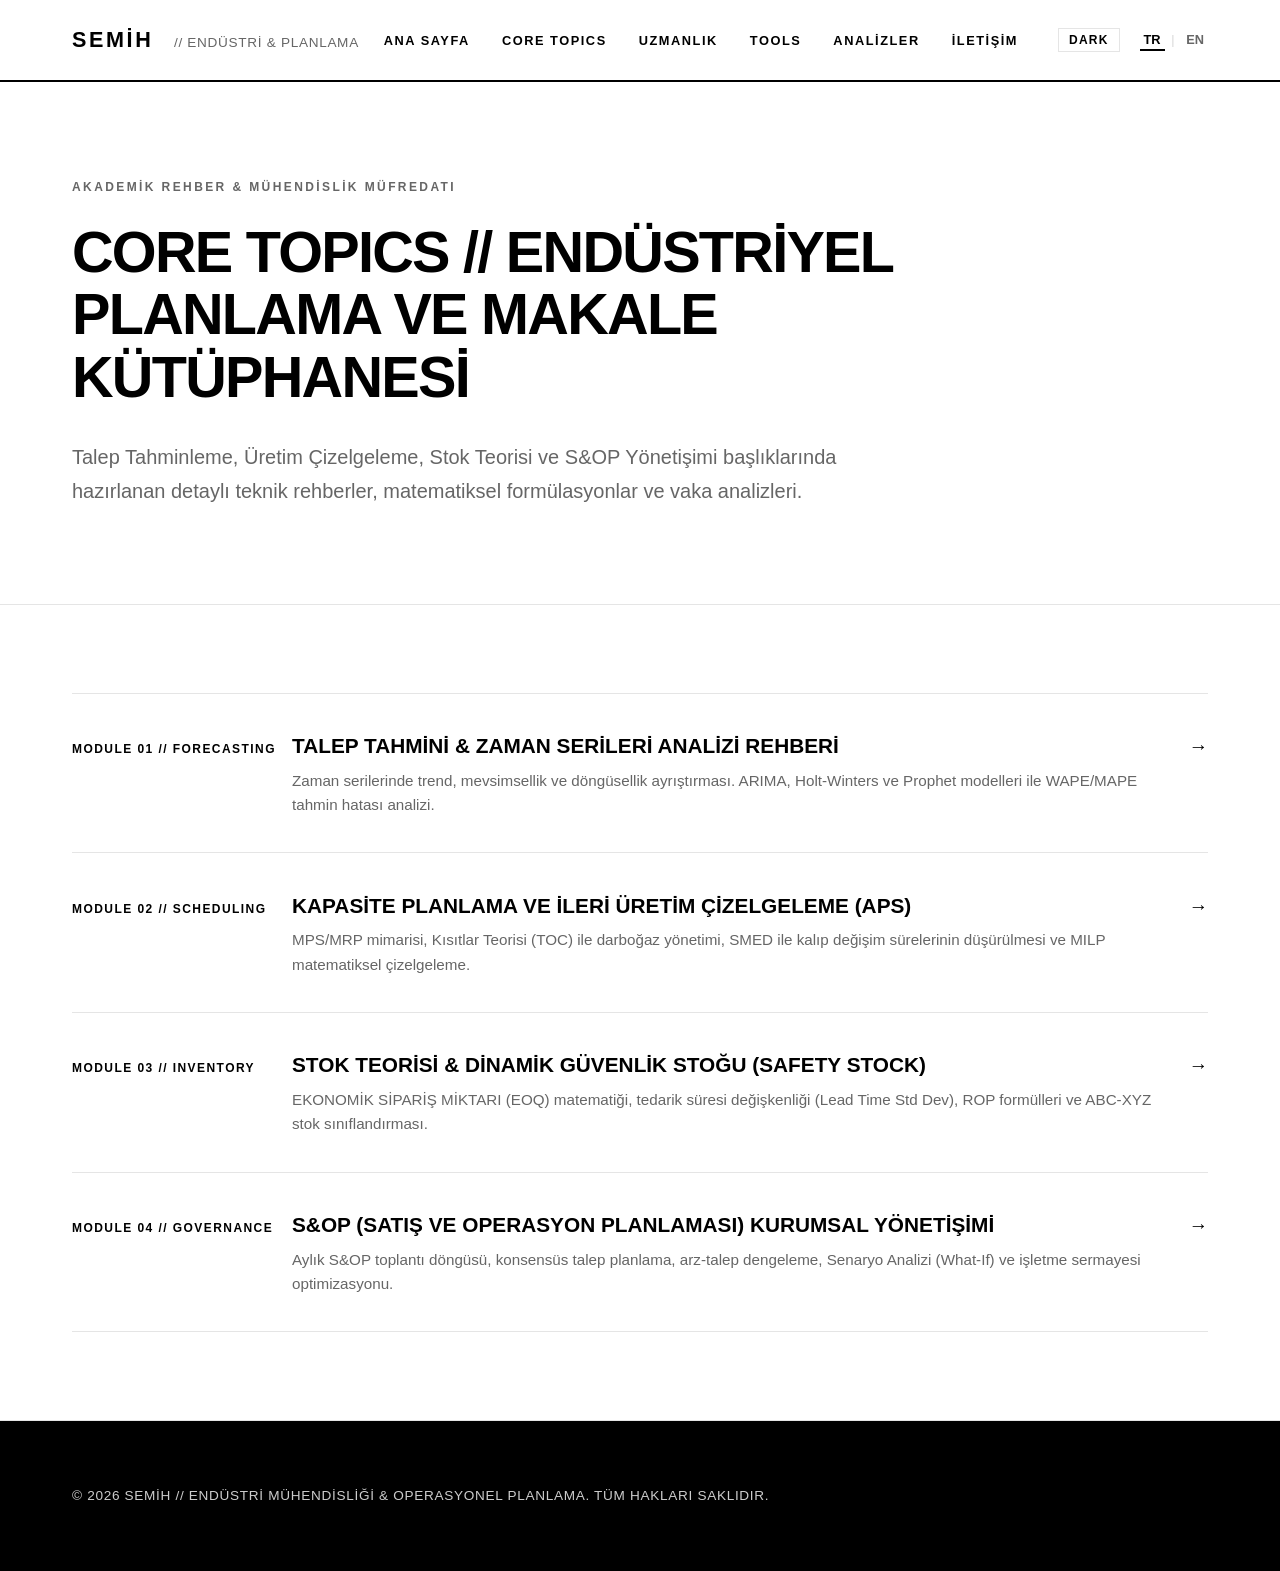
==== topics.html @ 880ae86e "Create dedicated topics.html Core Topics blog article page with full technical engineering guides" ====
<!DOCTYPE html>
<html lang="tr">
<head>
  <meta charset="UTF-8">
  <meta name="viewport" content="width=device-width, initial-scale=1.0">
  
  <title>CORE TOPICS // Semih - Endüstri Mühendisliği & Planlama Makaleleri</title>
  <meta name="description" content="Talep Tahminleme, Üretim Çizelgeleme, Stok Teorisi ve S&OP konularında teknik mühendislik makaleleri ve kapsamlı rehberler.">
  <meta name="keywords" content="core topics, endüstri mühendisliği makaleleri, talep tahminleme rehberi, üretim çizelgeleme, S&OP, stok optimizasyonu">
  <meta name="author" content="Semih">

  <link rel="icon" type="image/svg+xml" href="data:image/svg+xml,<svg xmlns='http://www.w3.org/2000/svg' viewBox='0 0 100 100'><text y='.9em' font-size='90'>▪️</text></svg>">
  <link rel="stylesheet" href="style.css">
</head>
<body>

  <!-- Site Header -->
  <header class="site-header">
    <div class="container header-container">
      <a href="index.html" class="brand-logo">
        SEMİH <span data-i18n="brand_sub">// ENDÜSTRİ & PLANLAMA</span>
      </a>

      <div class="nav-wrapper">
        <nav>
          <ul class="nav-menu">
            <li><a href="index.html" class="nav-link" data-i18n="nav_home">ANA SAYFA</a></li>
            <li><a href="topics.html" class="nav-link active" data-i18n="nav_topics">CORE TOPICS</a></li>
            <li><a href="index.html#expertise" class="nav-link" data-i18n="nav_expertise">UZMANLIK</a></li>
            <li><a href="index.html#eoq" class="nav-link" data-i18n="nav_eoq">TOOLS</a></li>
            <li><a href="index.html#publications" class="nav-link" data-i18n="nav_publications">ANALİZLER</a></li>
            <li><a href="index.html#contact" class="nav-link" data-i18n="nav_contact">İLETİŞİM</a></li>
          </ul>
        </nav>

        <!-- Header Controls (Theme & Language Switchers) -->
        <div class="header-controls">
          <button class="theme-btn" id="theme-toggle">DARK</button>
          
          <div class="lang-switcher">
            <button class="lang-btn active" data-lang="tr" id="btn-tr">TR</button>
            <span class="lang-divider">|</span>
            <button class="lang-btn" data-lang="en" id="btn-en">EN</button>
          </div>
        </div>
      </div>
    </div>
  </header>

  <!-- Topics Hero Section -->
  <section class="hero-section">
    <div class="container">
      <span class="hero-label" data-i18n="topic_page_kicker">AKADEMİK REHBER & MÜHENDİSLİK MÜFREDATI</span>
      <h1 class="hero-heading" data-i18n="topic_page_heading">CORE TOPICS // ENDÜSTRİYEL PLANLAMA VE MAKALE KÜTÜPHANESİ</h1>
      <p class="hero-description" data-i18n="topic_page_lead">
        Talep Tahminleme, Üretim Çizelgeleme, Stok Teorisi ve S&OP Yönetişimi başlıklarında hazırlanan detaylı teknik rehberler, matematiksel formülasyonlar ve vaka analizleri.
      </p>
    </div>
  </section>

  <!-- Main Content Area -->
  <main>
    <section class="content-section">
      <div class="container">
        
        <!-- Articles Directory List -->
        <div class="topic-articles-list">
          
          <!-- Article Item 1 -->
          <article class="pub-item read-topic-trigger" data-topic="1">
            <div class="pub-tag" data-i18n="topic_1_tag">MODULE 01 // FORECASTING</div>
            <div>
              <h2 class="pub-title" data-i18n="topic_1_title">TALEP TAHMİNİ & ZAMAN SERİLERİ ANALİZİ REHBERİ</h2>
              <p class="pub-desc" data-i18n="topic_1_desc">
                Zaman serilerinde trend, mevsimsellik ve döngüsellik ayrıştırması. ARIMA, Holt-Winters ve Prophet modelleri ile WAPE/MAPE tahmin hatası analizi.
              </p>
            </div>
            <div class="pub-arrow">→</div>
          </article>

          <!-- Article Item 2 -->
          <article class="pub-item read-topic-trigger" data-topic="2">
            <div class="pub-tag" data-i18n="topic_2_tag">MODULE 02 // SCHEDULING</div>
            <div>
              <h2 class="pub-title" data-i18n="topic_2_title">KAPASİTE PLANLAMA VE İLERİ ÜRETİM ÇİZELGELEME (APS)</h2>
              <p class="pub-desc" data-i18n="topic_2_desc">
                MPS/MRP mimarisi, Kısıtlar Teorisi (TOC) ile darboğaz yönetimi, SMED ile kalıp değişim sürelerinin düşürülmesi ve MILP matematiksel çizelgeleme.
              </p>
            </div>
            <div class="pub-arrow">→</div>
          </article>

          <!-- Article Item 3 -->
          <article class="pub-item read-topic-trigger" data-topic="3">
            <div class="pub-tag" data-i18n="topic_3_tag">MODULE 03 // INVENTORY</div>
            <div>
              <h2 class="pub-title" data-i18n="topic_3_title">STOK TEORİSİ & DİNAMİK GÜVENLİK STOĞU (SAFETY STOCK)</h2>
              <p class="pub-desc" data-i18n="topic_3_desc">
                EKONOMİK SİPARİŞ MİKTARI (EOQ) matematiği, tedarik süresi değişkenliği (Lead Time Std Dev), ROP formülleri ve ABC-XYZ stok sınıflandırması.
              </p>
            </div>
            <div class="pub-arrow">→</div>
          </article>

          <!-- Article Item 4 -->
          <article class="pub-item read-topic-trigger" data-topic="4">
            <div class="pub-tag" data-i18n="topic_4_tag">MODULE 04 // GOVERNANCE</div>
            <div>
              <h2 class="pub-title" data-i18n="topic_4_title">S&OP (SATIŞ VE OPERASYON PLANLAMASI) KURUMSAL YÖNETİŞİMİ</h2>
              <p class="pub-desc" data-i18n="topic_4_desc">
                Aylık S&OP toplantı döngüsü, konsensüs talep planlama, arz-talep dengeleme, Senaryo Analizi (What-If) ve işletme sermayesi optimizasyonu.
              </p>
            </div>
            <div class="pub-arrow">→</div>
          </article>

        </div>

      </div>
    </section>
  </main>

  <!-- Site Footer -->
  <footer class="site-footer">
    <div class="container footer-content">
      <div>© <span id="year"></span> <span data-i18n="footer_text">SEMİH // ENDÜSTRİ MÜHENDİSLİĞİ & OPERASYONEL PLANLAMA. TÜM HAKLARI SAKLIDIR.</span></div>
    </div>
  </footer>

  <!-- Topic Reader Modal -->
  <div class="modal-overlay" id="article-modal">
    <div class="modal-window">
      <button class="modal-close-trigger" id="modal-close">✕</button>
      <div id="article-content"></div>
    </div>
  </div>

  <script src="script.js"></script>
</body>
</html>
---- style.css ----
/* ==========================================================================
   BLACKROCK MONOCHROME CORPORATE DESIGN SYSTEM
   Strictly Black & White (Siyah-Beyaz), Pure Typography & Grid Lines
   ========================================================================== */

:root {
  /* Default Light Mode Variables */
  --bg-primary: #ffffff;
  --text-primary: #000000;
  --text-muted: #666666;
  --border-color: #e5e5e5;
  --bg-secondary: #f4f4f4;
  --bg-card: #ffffff;
  --border-hover: #000000;

  /* Accent Strip (Inverse) */
  --bg-accent-strip: #000000;
  --text-accent-strip: #ffffff;
  --subtext-accent-strip: #cccccc;

  --font-main: -apple-system, BlinkMacSystemFont, "Helvetica Neue", Arial, sans-serif;
  --font-serif: Georgia, "Times New Roman", Times, serif;
}

/* Dark Mode Variables Override */
body.dark-mode {
  --bg-primary: #0a0a0a;
  --text-primary: #ffffff;
  --text-muted: #aaaaaa;
  --border-color: #262626;
  --bg-secondary: #141414;
  --bg-card: #111111;
  --border-hover: #ffffff;

  --bg-accent-strip: #161616;
  --text-accent-strip: #ffffff;
  --subtext-accent-strip: #888888;
}

/* Reset & Global */
*, *::before, *::after {
  box-sizing: border-box;
  margin: 0;
  padding: 0;
}

html {
  scroll-behavior: smooth;
  background-color: var(--bg-primary);
  color: var(--text-primary);
}

body {
  background-color: var(--bg-primary);
  color: var(--text-primary);
  font-family: var(--font-main);
  line-height: 1.6;
  font-size: 16px;
  -webkit-font-smoothing: antialiased;
  transition: background-color 0.25s ease, color 0.25s ease;
}

.container {
  max-width: 1200px;
  margin: 0 auto;
  padding: 0 2rem;
}

/* Header / Top Navigation */
.site-header {
  background-color: var(--bg-primary);
  border-bottom: 2px solid var(--text-primary);
  position: sticky;
  top: 0;
  z-index: 1000;
  transition: background-color 0.25s ease, border-color 0.25s ease;
}

.header-container {
  display: flex;
  justify-content: space-between;
  align-items: center;
  height: 80px;
}

.brand-logo {
  font-size: 1.35rem;
  font-weight: 900;
  letter-spacing: 0.12em;
  text-transform: uppercase;
  color: var(--text-primary);
  text-decoration: none;
}

.brand-logo span {
  font-weight: 400;
  color: var(--text-muted);
  margin-left: 0.75rem;
  font-size: 0.85rem;
  letter-spacing: 0.05em;
}

.nav-wrapper {
  display: flex;
  align-items: center;
  gap: 2.5rem;
}

.nav-menu {
  display: flex;
  gap: 2rem;
  list-style: none;
}

.nav-link {
  font-size: 0.8rem;
  font-weight: 800;
  text-transform: uppercase;
  letter-spacing: 0.12em;
  color: var(--text-primary);
  text-decoration: none;
  border-bottom: 2px solid transparent;
  padding-bottom: 4px;
  transition: border-color 0.2s ease, color 0.2s ease;
}

.nav-link:hover {
  border-color: var(--text-primary);
}

/* Controls Group (Language & Theme Switchers) */
.header-controls {
  display: flex;
  align-items: center;
  gap: 1.25rem;
}

/* Theme Switcher Button */
.theme-btn {
  background: none;
  border: 1px solid var(--border-color);
  font-family: var(--font-main);
  font-size: 0.75rem;
  font-weight: 800;
  letter-spacing: 0.1em;
  text-transform: uppercase;
  color: var(--text-primary);
  cursor: pointer;
  padding: 4px 10px;
  border-radius: 0;
  transition: all 0.2s ease;
}

.theme-btn:hover {
  border-color: var(--text-primary);
}

/* Language Switcher Button Group */
.lang-switcher {
  display: flex;
  align-items: center;
  gap: 0.4rem;
  font-size: 0.8rem;
  font-weight: 800;
  letter-spacing: 0.1em;
}

.lang-btn {
  background: none;
  border: none;
  font-family: var(--font-main);
  font-size: 0.8rem;
  font-weight: 800;
  color: var(--text-muted);
  cursor: pointer;
  padding: 2px 4px;
  border-bottom: 2px solid transparent;
  transition: color 0.2s ease, border-color 0.2s ease;
}

.lang-btn:hover {
  color: var(--text-primary);
}

.lang-btn.active {
  color: var(--text-primary);
  border-color: var(--text-primary);
}

.lang-divider {
  color: var(--border-color);
}

/* Hero Section (Black & White Contrast) */
.hero-section {
  background-color: var(--bg-primary);
  padding: 6rem 0;
  border-bottom: 1px solid var(--border-color);
  transition: background-color 0.25s ease;
}

.hero-label {
  font-size: 0.75rem;
  font-weight: 900;
  text-transform: uppercase;
  letter-spacing: 0.2em;
  color: var(--text-muted);
  margin-bottom: 1.5rem;
  display: block;
}

.hero-heading {
  font-size: 3.6rem;
  font-weight: 900;
  line-height: 1.08;
  letter-spacing: -0.03em;
  text-transform: uppercase;
  color: var(--text-primary);
  margin-bottom: 2rem;
  max-width: 1000px;
}

.hero-description {
  font-size: 1.25rem;
  color: var(--text-muted);
  max-width: 840px;
  line-height: 1.7;
  font-weight: 400;
}

/* Metric Strip (Pure Solid Banner) */
.metric-strip {
  background-color: var(--bg-accent-strip);
  color: var(--text-accent-strip);
  padding: 3.5rem 0;
  transition: background-color 0.25s ease;
}

.metric-grid {
  display: grid;
  grid-template-columns: repeat(3, 1fr);
  gap: 3rem;
}

.metric-card {
  border-left: 2px solid var(--text-accent-strip);
  padding-left: 1.5rem;
}

.metric-val {
  font-size: 3.2rem;
  font-weight: 900;
  line-height: 1;
  margin-bottom: 0.5rem;
  letter-spacing: -0.03em;
}

.metric-desc {
  font-size: 0.8rem;
  font-weight: 700;
  text-transform: uppercase;
  letter-spacing: 0.1em;
  color: var(--subtext-accent-strip);
}

/* Content Sections */
.content-section {
  padding: 5.5rem 0;
  border-bottom: 1px solid var(--border-color);
  transition: background-color 0.25s ease, border-color 0.25s ease;
}

.section-head {
  margin-bottom: 3.5rem;
}

.section-kicker {
  font-size: 0.75rem;
  font-weight: 900;
  text-transform: uppercase;
  letter-spacing: 0.2em;
  color: var(--text-muted);
  margin-bottom: 0.5rem;
  display: block;
}

.section-main-title {
  font-size: 2.2rem;
  font-weight: 900;
  text-transform: uppercase;
  letter-spacing: -0.02em;
  color: var(--text-primary);
}

/* Grid Systems */
.grid-4 {
  display: grid;
  grid-template-columns: repeat(4, 1fr);
  gap: 1.5rem;
}

.grid-3 {
  display: grid;
  grid-template-columns: repeat(3, 1fr);
  gap: 2rem;
}

.grid-2 {
  display: grid;
  grid-template-columns: 1fr 1fr;
  gap: 4rem;
}

/* Black & White Grid Cards */
.bw-card {
  border: 1px solid var(--border-color);
  padding: 2.5rem;
  background-color: var(--bg-card);
  display: flex;
  flex-direction: column;
  border-radius: 0;
  transition: border-color 0.2s ease, background-color 0.25s ease;
}

.bw-card:hover {
  border-color: var(--border-hover);
}

.bw-card-num {
  font-size: 0.8rem;
  font-weight: 900;
  letter-spacing: 0.1em;
  color: var(--text-primary);
  margin-bottom: 1.5rem;
}

.bw-card-title {
  font-size: 1.2rem;
  font-weight: 900;
  text-transform: uppercase;
  line-height: 1.35;
  margin-bottom: 1rem;
  color: var(--text-primary);
}

.bw-card-body {
  font-size: 0.95rem;
  color: var(--text-muted);
  line-height: 1.7;
}

/* EOQ Calculator Specific Styling */
.eoq-box {
  border: 1px solid var(--text-primary);
  padding: 3rem;
  background-color: var(--bg-card);
}

.eoq-grid {
  display: grid;
  grid-template-columns: 1fr 1.2fr;
  gap: 3.5rem;
}

.eoq-inputs {
  display: flex;
  flex-direction: column;
  gap: 1.5rem;
}

.eoq-results-grid {
  display: grid;
  grid-template-columns: 1fr 1fr;
  gap: 1.5rem;
  margin-bottom: 2rem;
}

.eoq-result-card {
  border: 1px solid var(--border-color);
  padding: 1.5rem;
  background-color: var(--bg-secondary);
}

.eoq-result-card.highlight {
  border: 2px solid var(--text-primary);
  background-color: var(--bg-card);
}

.eoq-result-label {
  font-size: 0.7rem;
  font-weight: 900;
  text-transform: uppercase;
  letter-spacing: 0.1em;
  color: var(--text-muted);
  margin-bottom: 0.5rem;
}

.eoq-result-val {
  font-size: 2.2rem;
  font-weight: 900;
  color: var(--text-primary);
  line-height: 1;
}

.eoq-chart-wrapper {
  border: 1px solid var(--border-color);
  padding: 1.5rem;
  background-color: var(--bg-card);
}

#eoq-chart {
  width: 100%;
  height: 240px;
  display: block;
}

/* Monochrome Publication List */
.pub-item {
  display: grid;
  grid-template-columns: 220px 1fr 40px;
  align-items: baseline;
  padding: 2.2rem 0;
  border-bottom: 1px solid var(--border-color);
  cursor: pointer;
  transition: background-color 0.15s ease;
}

.pub-item:first-child {
  border-top: 1px solid var(--border-color);
}

.pub-item:hover .pub-title {
  color: var(--text-muted);
}

.pub-tag {
  font-size: 0.75rem;
  font-weight: 900;
  text-transform: uppercase;
  letter-spacing: 0.12em;
  color: var(--text-primary);
}

.pub-title {
  font-size: 1.3rem;
  font-weight: 800;
  color: var(--text-primary);
  margin-bottom: 0.4rem;
  transition: color 0.2s ease;
}

.pub-desc {
  font-size: 0.95rem;
  color: var(--text-muted);
}

.pub-arrow {
  font-size: 1.2rem;
  font-weight: 900;
  text-align: right;
  color: var(--text-primary);
}

/* Executive Biography */
.bio-wrapper {
  background-color: var(--bg-secondary);
  border: 1px solid var(--border-color);
  padding: 4rem;
}

.bio-heading {
  font-size: 1.5rem;
  font-weight: 900;
  text-transform: uppercase;
  letter-spacing: 0.05em;
  margin-bottom: 1.5rem;
  color: var(--text-primary);
}

.bio-text {
  font-size: 1.05rem;
  color: var(--text-primary);
  line-height: 1.8;
  margin-bottom: 1.25rem;
}

/* Form Elements */
.bw-form {
  display: flex;
  flex-direction: column;
  gap: 1.5rem;
}

.form-field {
  display: flex;
  flex-direction: column;
  gap: 0.5rem;
}

.form-label {
  font-size: 0.75rem;
  font-weight: 900;
  text-transform: uppercase;
  letter-spacing: 0.12em;
  color: var(--text-primary);
}

.form-input,
.form-textarea {
  width: 100%;
  padding: 1rem;
  border: 1px solid var(--border-color);
  background-color: var(--bg-card);
  font-family: var(--font-main);
  font-size: 0.95rem;
  color: var(--text-primary);
  border-radius: 0;
  outline: none;
}

.form-input:focus,
.form-textarea:focus {
  border-color: var(--text-primary);
}

.form-textarea {
  min-height: 140px;
  resize: vertical;
}

.submit-btn {
  background-color: var(--text-primary);
  color: var(--bg-primary);
  border: none;
  padding: 1.1rem 2.5rem;
  font-size: 0.8rem;
  font-weight: 900;
  text-transform: uppercase;
  letter-spacing: 0.15em;
  cursor: pointer;
  border-radius: 0;
  align-self: flex-start;
  transition: background-color 0.2s ease, color 0.2s ease;
}

.submit-btn:hover {
  background-color: var(--text-muted);
}

/* Footer */
.site-footer {
  background-color: var(--bg-accent-strip);
  color: var(--subtext-accent-strip);
  padding: 4rem 0;
  font-size: 0.85rem;
  letter-spacing: 0.05em;
  transition: background-color 0.25s ease;
}

.footer-content {
  display: flex;
  justify-content: space-between;
  align-items: center;
}

/* Reader Modal */
.modal-overlay {
  position: fixed;
  inset: 0;
  background-color: rgba(0, 0, 0, 0.8);
  z-index: 2000;
  display: flex;
  align-items: center;
  justify-content: center;
  padding: 2rem;
  opacity: 0;
  pointer-events: none;
  transition: opacity 0.2s ease;
}

.modal-overlay.active {
  opacity: 1;
  pointer-events: auto;
}

.modal-window {
  background-color: var(--bg-card);
  border: 2px solid var(--text-primary);
  max-width: 800px;
  width: 100%;
  max-height: 90vh;
  overflow-y: auto;
  padding: 3.5rem;
  position: relative;
  border-radius: 0;
}

.modal-close-trigger {
  position: absolute;
  top: 1.5rem;
  right: 1.5rem;
  background: none;
  border: none;
  font-size: 1.5rem;
  font-weight: 900;
  cursor: pointer;
  color: var(--text-primary);
}

/* Responsive */
@media (max-width: 992px) {
  .hero-heading {
    font-size: 2.5rem;
  }
  .grid-4, .grid-2, .metric-grid, .eoq-grid, .eoq-results-grid {
    grid-template-columns: 1fr;
    gap: 2rem;
  }
  .pub-item {
    grid-template-columns: 1fr;
    gap: 0.5rem;
  }
  .pub-arrow {
    display: none;
  }
  .nav-menu {
    display: none;
  }
}
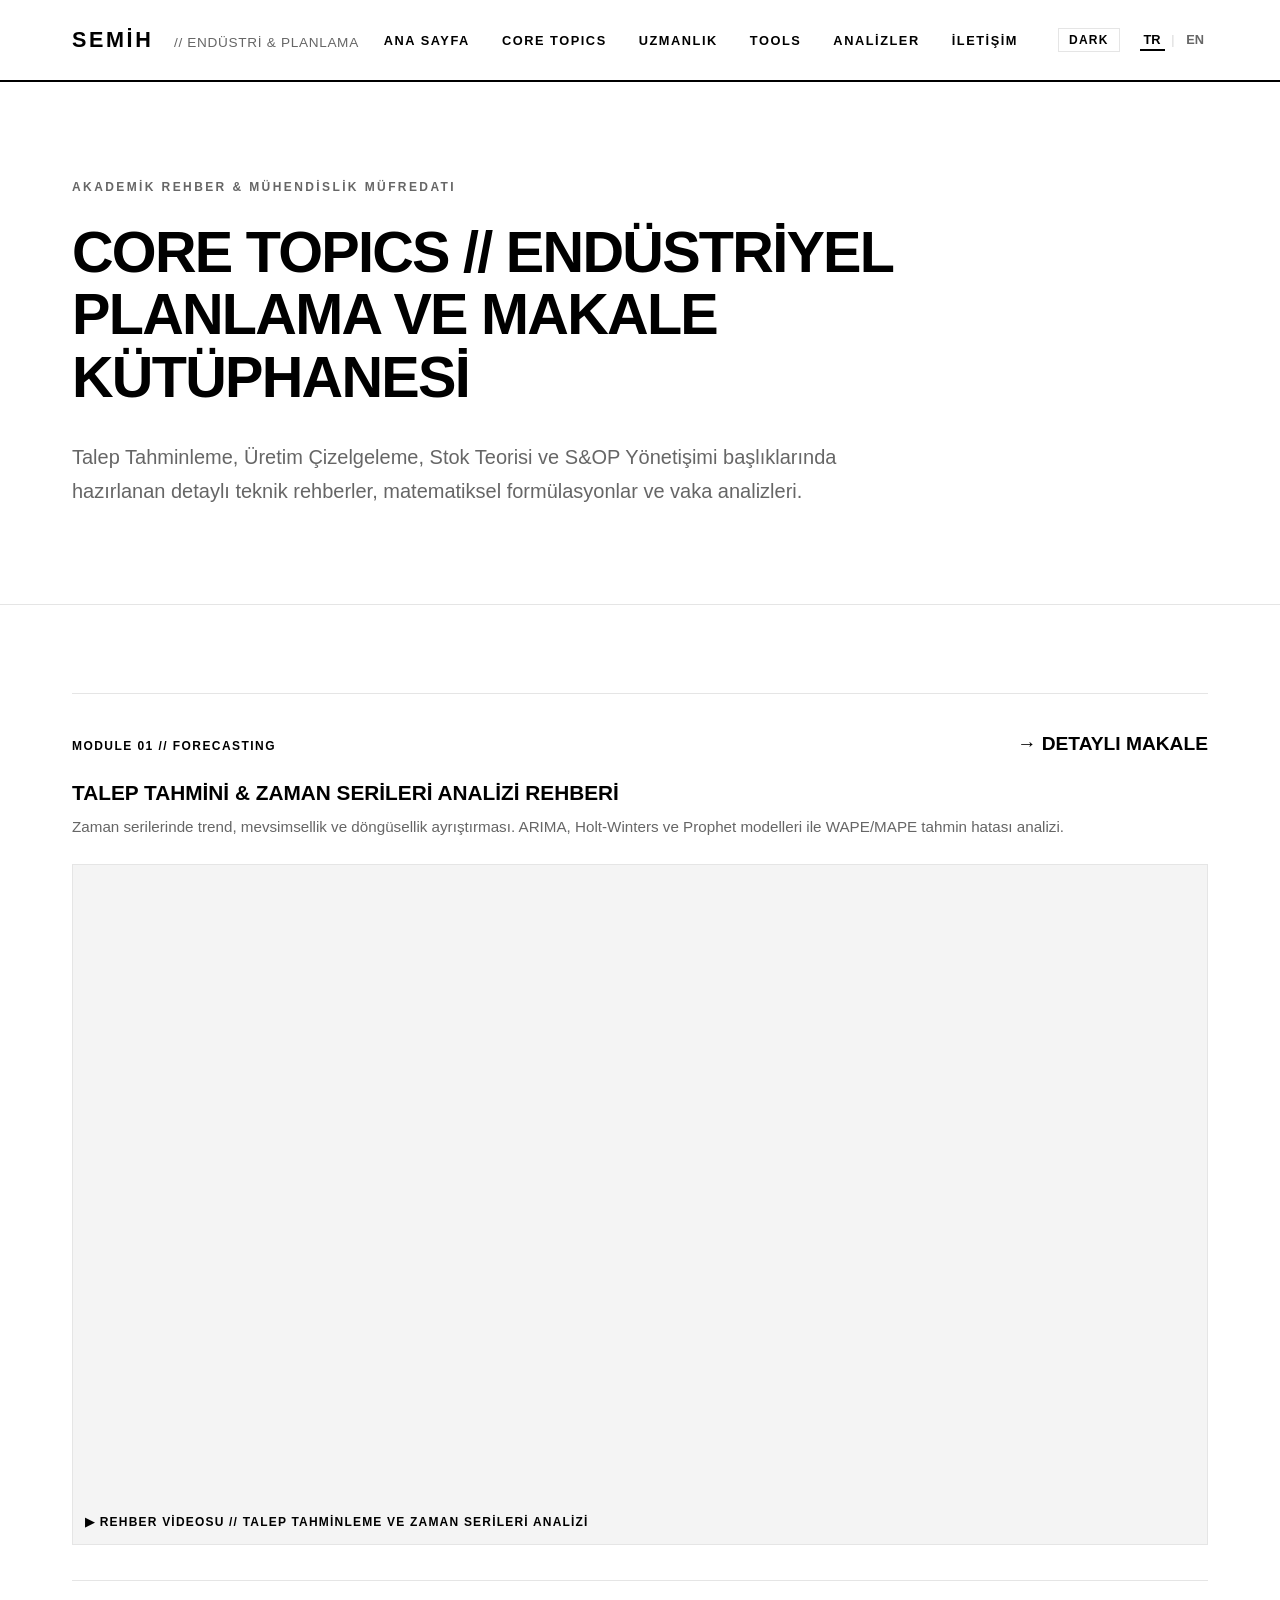
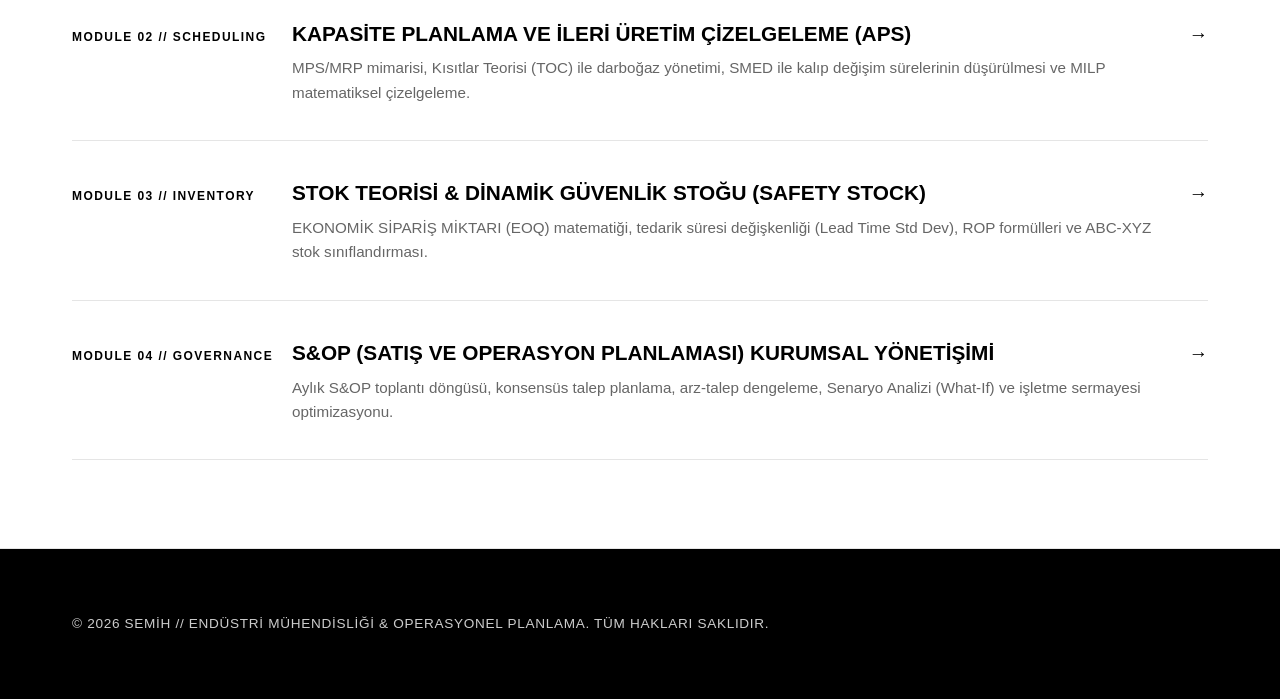
==== commit 9cf69fa4: "Embed YouTube video player directly on Module 01 cards in index.html and topics.html" ====
--- a/topics.html
+++ b/topics.html
@@ -66,16 +66,26 @@
         <!-- Articles Directory List -->
         <div class="topic-articles-list">
           
-          <!-- Article Item 1 -->
-          <article class="pub-item read-topic-trigger" data-topic="1">
-            <div class="pub-tag" data-i18n="topic_1_tag">MODULE 01 // FORECASTING</div>
-            <div>
-              <h2 class="pub-title" data-i18n="topic_1_title">TALEP TAHMİNİ & ZAMAN SERİLERİ ANALİZİ REHBERİ</h2>
-              <p class="pub-desc" data-i18n="topic_1_desc">
-                Zaman serilerinde trend, mevsimsellik ve döngüsellik ayrıştırması. ARIMA, Holt-Winters ve Prophet modelleri ile WAPE/MAPE tahmin hatası analizi.
-              </p>
+          <!-- Article Item 1 (Module 01 with Direct Embedded Video) -->
+          <article class="pub-item read-topic-trigger" data-topic="1" style="display:block;">
+            <div style="display:flex; justify-content:space-between; align-items:baseline; margin-bottom:1rem;">
+              <div class="pub-tag" data-i18n="topic_1_tag">MODULE 01 // FORECASTING</div>
+              <div class="pub-arrow">→ DETAYLI MAKALE</div>
             </div>
-            <div class="pub-arrow">→</div>
+            <h2 class="pub-title" data-i18n="topic_1_title">TALEP TAHMİNİ & ZAMAN SERİLERİ ANALİZİ REHBERİ</h2>
+            <p class="pub-desc" data-i18n="topic_1_desc" style="margin-bottom:1.5rem;">
+              Zaman serilerinde trend, mevsimsellik ve döngüsellik ayrıştırması. ARIMA, Holt-Winters ve Prophet modelleri ile WAPE/MAPE tahmin hatası analizi.
+            </p>
+
+            <!-- DIRECT YOUTUBE PLAYER EMBEDDED ON THE PAGE -->
+            <div style="margin-top: 1.5rem; border: 1px solid var(--border-color); background-color: var(--bg-secondary); padding: 0.75rem;" onclick="event.stopPropagation();">
+              <div style="position: relative; padding-bottom: 56.25%; height: 0; overflow: hidden; width: 100%;">
+                <iframe src="https://www.youtube.com/embed/1pUzaV33YCM" title="Module 01 - Demand Forecasting Video" frameborder="0" allow="accelerometer; autoplay; clipboard-write; encrypted-media; gyroscope; picture-in-picture" allowfullscreen style="position: absolute; top: 0; left: 0; width: 100%; height: 100%; border: none;"></iframe>
+              </div>
+              <div style="font-size: 0.75rem; font-weight: 900; letter-spacing: 0.1em; color: var(--text-primary); margin-top: 0.75rem; text-transform: uppercase;">
+                ▶ REHBER VİDEOSU // TALEP TAHMİNLEME VE ZAMAN SERİLERİ ANALİZİ
+              </div>
+            </div>
           </article>
 
           <!-- Article Item 2 -->
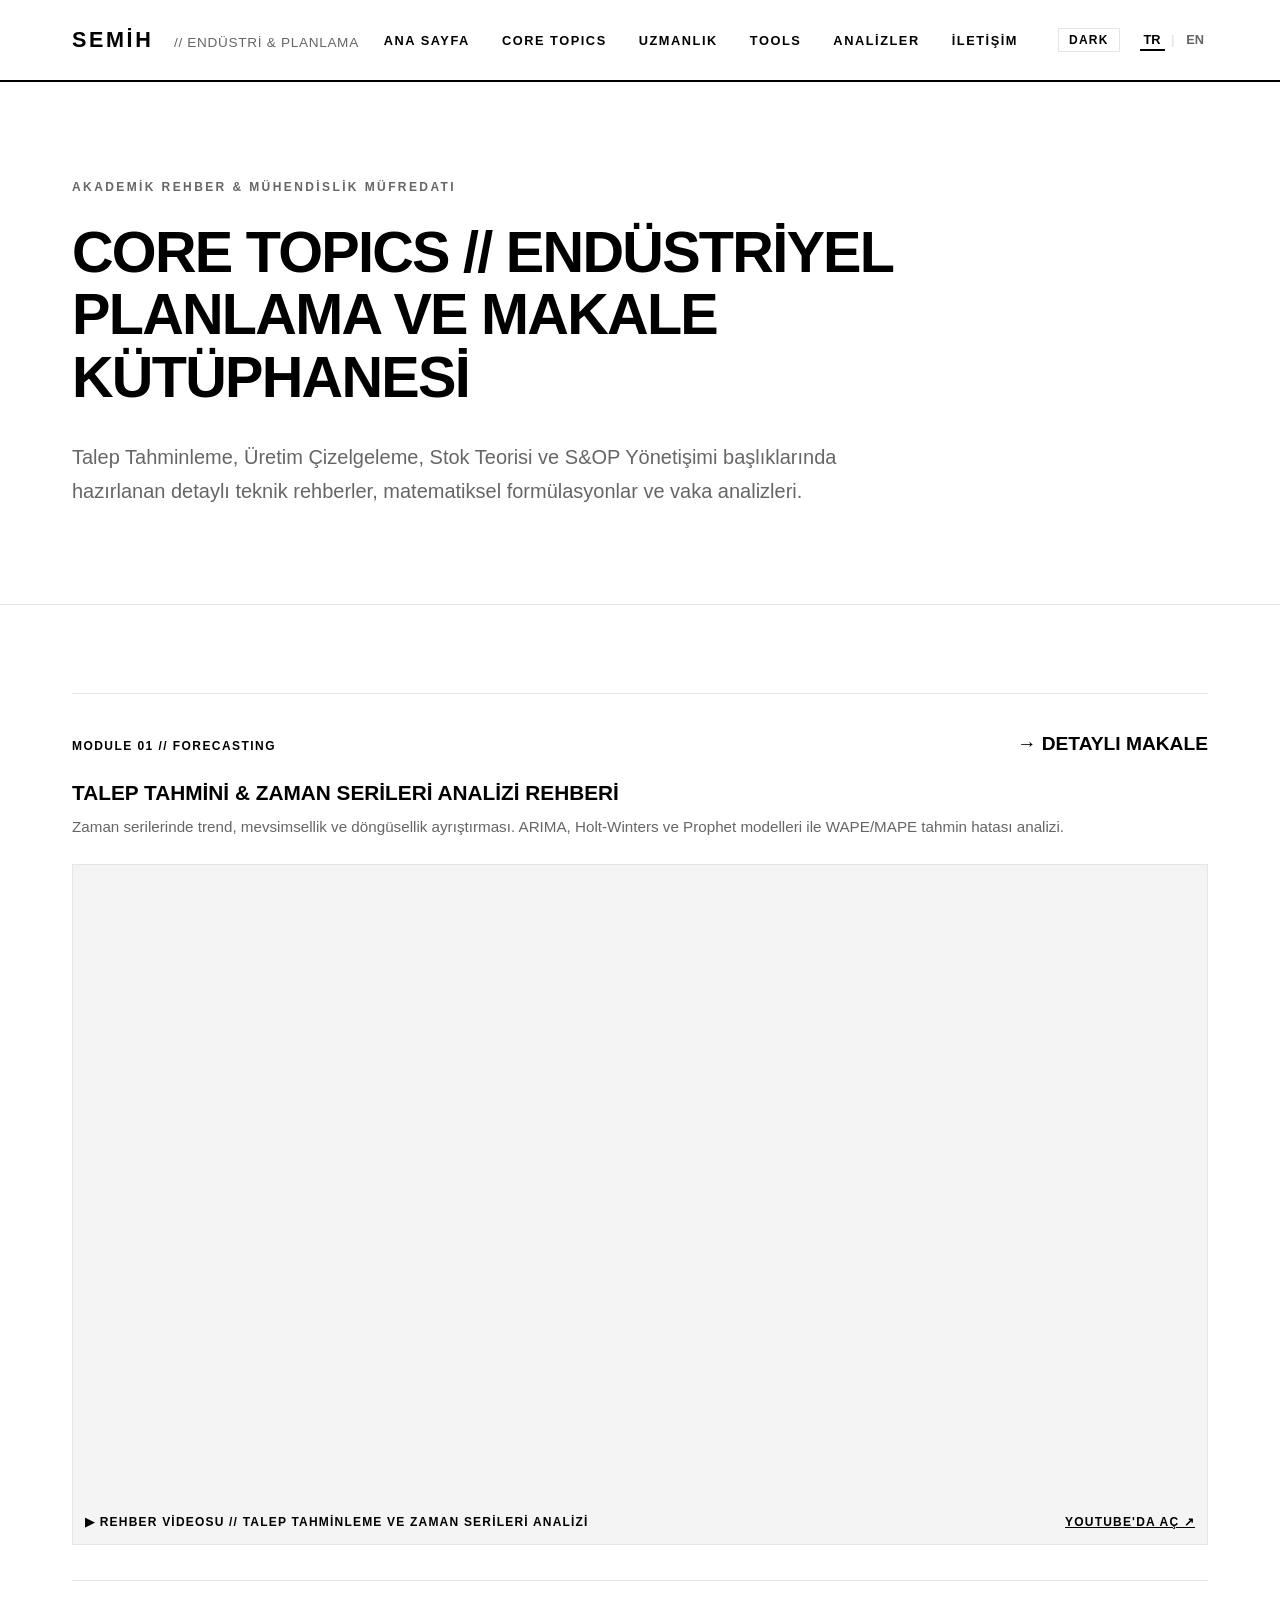
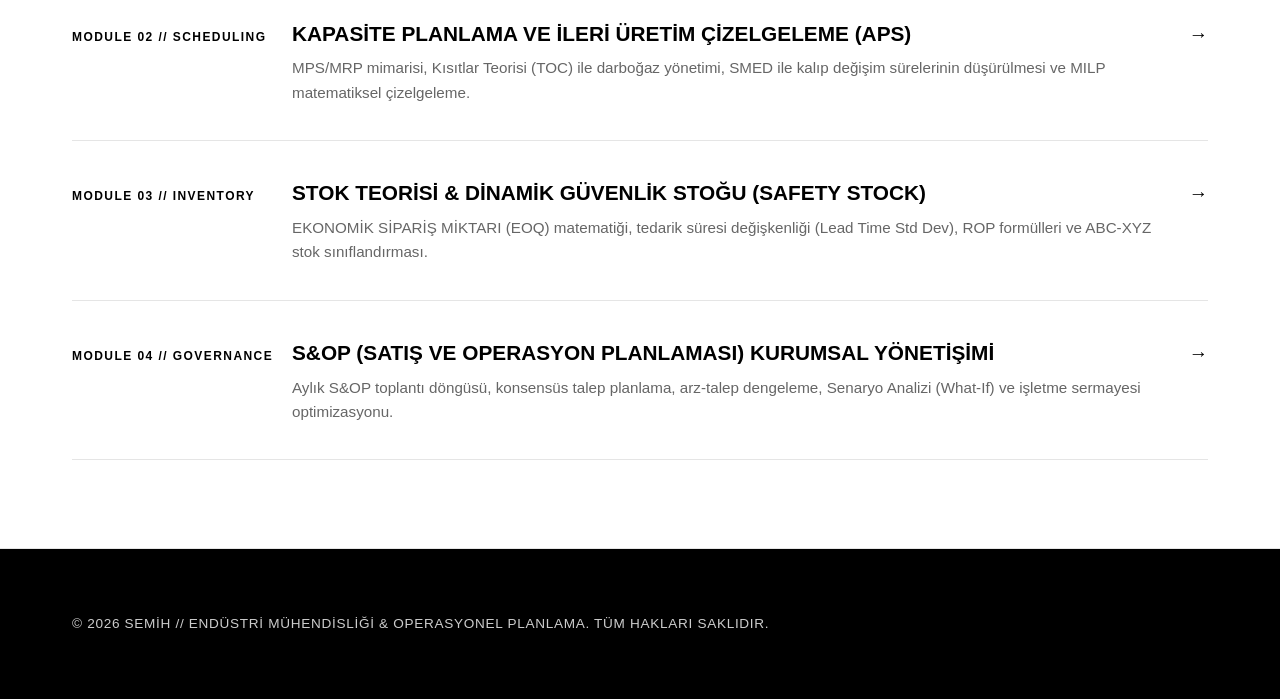
==== commit 8f928d16: "Upgrade YouTube player to youtube-nocookie domain with direct fallbacks and cache-busting assets" ====
--- a/topics.html
+++ b/topics.html
@@ -10,7 +10,7 @@
   <meta name="author" content="Semih">
 
   <link rel="icon" type="image/svg+xml" href="data:image/svg+xml,<svg xmlns='http://www.w3.org/2000/svg' viewBox='0 0 100 100'><text y='.9em' font-size='90'>▪️</text></svg>">
-  <link rel="stylesheet" href="style.css">
+  <link rel="stylesheet" href="style.css?v=2">
 </head>
 <body>
 
@@ -80,10 +80,11 @@
             <!-- DIRECT YOUTUBE PLAYER EMBEDDED ON THE PAGE -->
             <div style="margin-top: 1.5rem; border: 1px solid var(--border-color); background-color: var(--bg-secondary); padding: 0.75rem;" onclick="event.stopPropagation();">
               <div style="position: relative; padding-bottom: 56.25%; height: 0; overflow: hidden; width: 100%;">
-                <iframe src="https://www.youtube.com/embed/1pUzaV33YCM" title="Module 01 - Demand Forecasting Video" frameborder="0" allow="accelerometer; autoplay; clipboard-write; encrypted-media; gyroscope; picture-in-picture" allowfullscreen style="position: absolute; top: 0; left: 0; width: 100%; height: 100%; border: none;"></iframe>
+                <iframe src="https://www.youtube-nocookie.com/embed/1pUzaV33YCM?rel=0" title="Module 01 - Demand Forecasting Video" frameborder="0" allow="accelerometer; autoplay; clipboard-write; encrypted-media; gyroscope; picture-in-picture; web-share" allowfullscreen style="position: absolute; top: 0; left: 0; width: 100%; height: 100%; border: none;"></iframe>
               </div>
-              <div style="font-size: 0.75rem; font-weight: 900; letter-spacing: 0.1em; color: var(--text-primary); margin-top: 0.75rem; text-transform: uppercase;">
-                ▶ REHBER VİDEOSU // TALEP TAHMİNLEME VE ZAMAN SERİLERİ ANALİZİ
+              <div style="font-size: 0.75rem; font-weight: 900; letter-spacing: 0.1em; color: var(--text-primary); margin-top: 0.75rem; display: flex; justify-content: space-between; align-items: center;">
+                <span>▶ REHBER VİDEOSU // TALEP TAHMİNLEME VE ZAMAN SERİLERİ ANALİZİ</span>
+                <a href="https://www.youtube.com/watch?v=1pUzaV33YCM" target="_blank" rel="noopener" style="color: var(--text-primary); text-decoration: underline;">YOUTUBE'DA AÇ ↗</a>
               </div>
             </div>
           </article>
@@ -145,6 +146,6 @@
     </div>
   </div>
 
-  <script src="script.js"></script>
+  <script src="script.js?v=2"></script>
 </body>
 </html>
